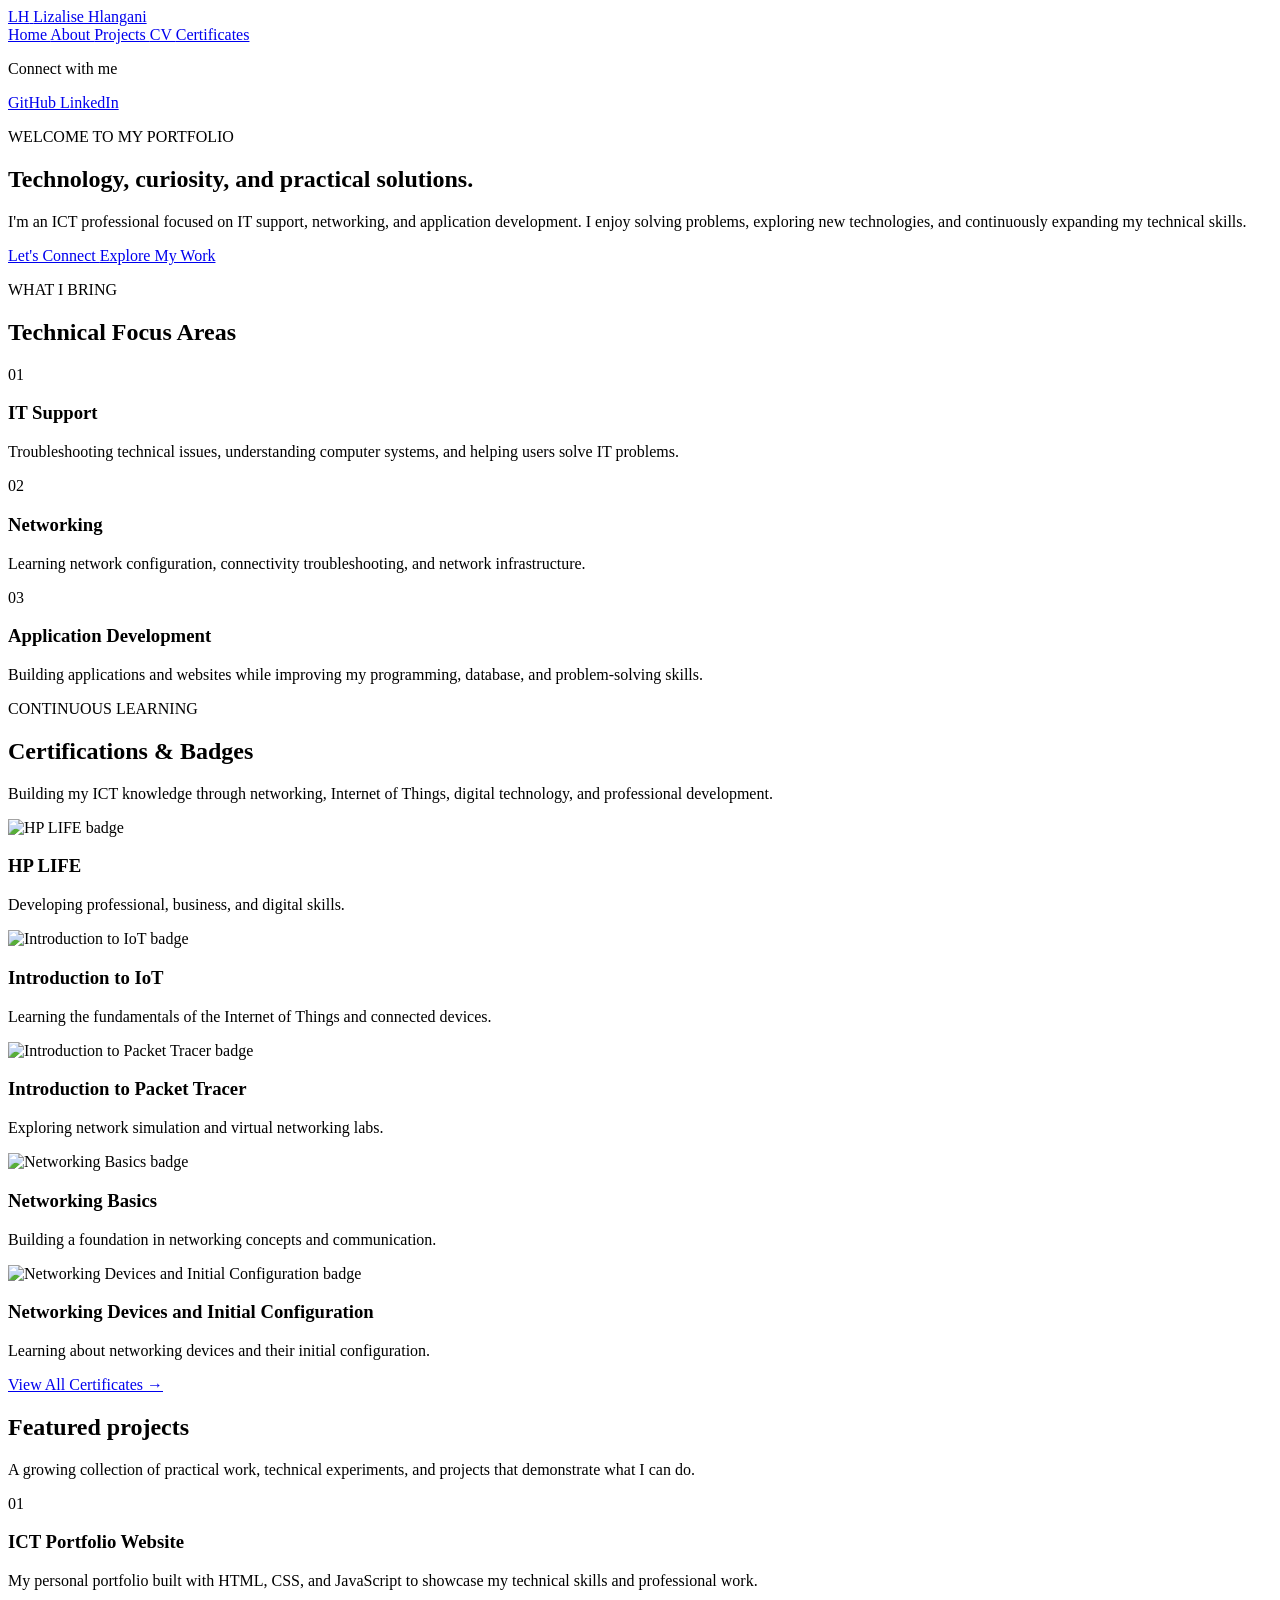
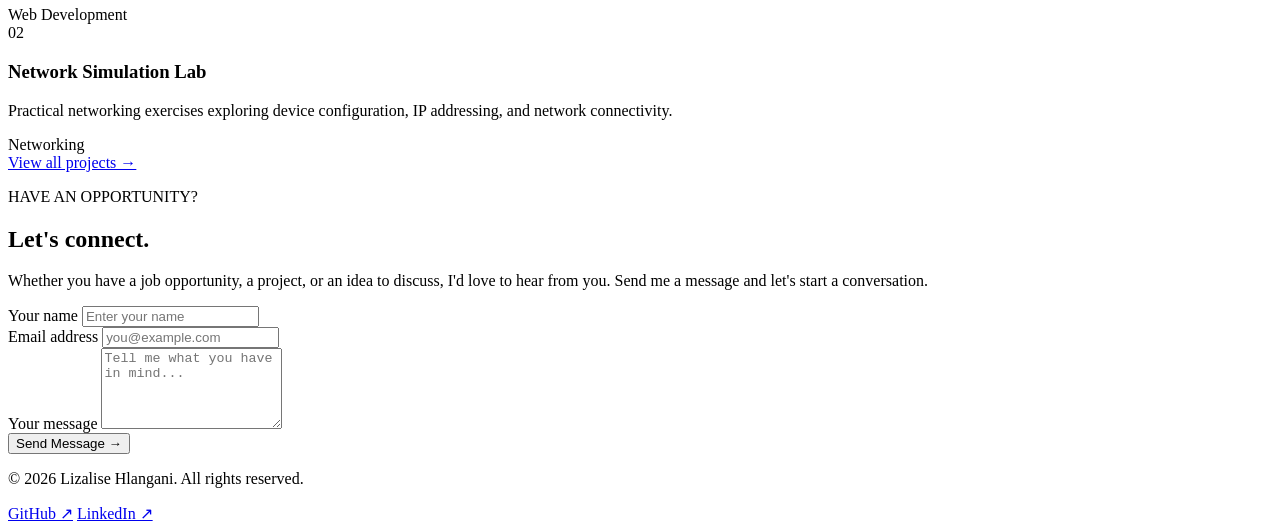
==== index.html @ e83c5eb2 "initial portfolio upload" ====
<!DOCTYPE html>
<html lang="en">
<head>
    <meta charset="UTF-8">
    <meta name="viewport" content="width=device-width, initial-scale=1.0">

    <title>Lizalise Hlangani | ICT Portfolio</title>

    <link rel="stylesheet" href="css/base.css">
    <link rel="stylesheet" href="css/main.css">
</head>
<body>

    <aside class="sidebar">
        <a href="index.html" class="brand">
            <span class="brand-icon">LH</span>
            <span class="brand-name">Lizalise Hlangani</span>
        </a>

        <nav class="sidebar-nav" aria-label="Main navigation">
            <a href="index.html" class="nav-link active">
                Home
            </a>

            <a href="about.html" class="nav-link">
                About
            </a>

            <a href="projects.html" class="nav-link">
                Projects
            </a>

            <a href="cv.html" class="nav-link">
                CV
            </a>

            <a href="certificates.html" class="nav-link">
                Certificates
            </a>
        </nav>

        <div class="sidebar-connect">
            <p>Connect with me</p>

            <a href="https://github.com/YOUR-USERNAME"
               target="_blank"
               rel="noopener noreferrer">
                GitHub
            </a>

            <a href="https://www.linkedin.com/in/YOUR-USERNAME"
               target="_blank"
               rel="noopener noreferrer">
                LinkedIn
            </a>
        </div>
    </aside>

    
     <main class="main-content">

    <!-- HOME / INTRODUCTION -->
    <section class="hero" id="home">
        <p class="eyebrow">WELCOME TO MY PORTFOLIO</p>

        <h1>Technology, curiosity, and practical solutions.</h1>

        <p>
            I'm an ICT professional focused on IT support,
            networking, and application development. I enjoy
            solving problems, exploring new technologies, and
            continuously expanding my technical skills.
        </p>

        <div class="hero-actions">
            <a href="#contact" class="primary-button">
                Let's Connect
            </a>

            <a href="#projects" class="secondary-button">
                Explore My Work
            </a>
        </div>
        </section>

         <!-- TECHNICAL FOCUS AREAS -->
      <section class="content-section" id="services">
          <p class="eyebrow">WHAT I BRING</p>
          <h2>Technical Focus Areas</h2>
             <div class="card-grid">

            <article class="portfolio-card">
                <span class="card-icon">01</span>
                <h3>IT Support</h3>
                <p>
                    Troubleshooting technical issues,
                    understanding computer systems, and
                    helping users solve IT problems.
                </p>
            </article>

            <article class="portfolio-card">
                <span class="card-icon">02</span>
                <h3>Networking</h3>
                <p>
                    Learning network configuration,
                    connectivity troubleshooting, and
                    network infrastructure.
                </p>
            </article>

            <article class="portfolio-card">
                <span class="card-icon">03</span>
                <h3>Application Development</h3>
                <p>
                    Building applications and websites
                    while improving my programming,
                    database, and problem-solving skills.
                </p>
            </article>
        </div>
    </section>


<section class="content-section" id="certifications">

    <p class="eyebrow">CONTINUOUS LEARNING</p>

    <h2>Certifications &amp; Badges</h2>

    <p class="section-description">
        Building my ICT knowledge through networking,
        Internet of Things, digital technology, and
        professional development.
    </p>

    <!-- BADGE CARDS -->
    <div class="card-grid badge-grid">

        <!-- HP LIFE -->
        <article class="portfolio-card badge-card">
            <img
                src="images/badges/HpLIFE.png"
                alt="HP LIFE badge"
                class="badge-image"
                loading="lazy"
            >

            <h3>HP LIFE</h3>

            <p>
                Developing professional, business,
                and digital skills.
            </p>
        </article>

        <!-- INTRODUCTION TO IOT -->
        <article class="portfolio-card badge-card">
            <img
                src="images/badges/introduction-to-iot.png"
                alt="Introduction to IoT badge"
                class="badge-image"
                loading="lazy"
            >

            <h3>Introduction to IoT</h3>

            <p>
                Learning the fundamentals of the
                Internet of Things and connected devices.
            </p>
        </article>

        <!-- INTRODUCTION TO PACKET TRACER -->
        <article class="portfolio-card badge-card">
            <img
                src="images/badges/introduction-to-packet-tracer.png"
                alt="Introduction to Packet Tracer badge"
                class="badge-image"
                loading="lazy"
            >

            <h3>Introduction to Packet Tracer</h3>

            <p>
                Exploring network simulation and
                virtual networking labs.
            </p>
        </article>

        <!-- NETWORKING BASICS -->
        <article class="portfolio-card badge-card">
            <img
                src="images/badges/networking-basics.png"
                alt="Networking Basics badge"
                class="badge-image"
                loading="lazy"
            >

            <h3>Networking Basics</h3>

            <p>
                Building a foundation in networking
                concepts and communication.
            </p>
        </article>

        <!-- NETWORKING DEVICES -->
        <article class="portfolio-card badge-card">
            <img
                src="images/badges/networking-devices-and-initial-configuration.png"
                alt="Networking Devices and Initial Configuration badge"
                class="badge-image"
                loading="lazy"
            >

            <h3>Networking Devices and Initial Configuration</h3>

            <p>
                Learning about networking devices
                and their initial configuration.
            </p>
        </article>

    </div>

    <!-- VIEW ALL CERTIFICATES -->
      <div class="hero-actions">
          <a href="certificates.html" class="primary-button">
            View All Certificates &rarr;
          </a>
      </div>

   </section>


    <!-- FEATURED PROJECTS -->
    <section class="content-section" id="projects">
        <h2>Featured projects</h2>
        <p class="section-description">
            A growing collection of practical work,
            technical experiments, and projects that
            demonstrate what I can do.
        </p>
        <div class="card-grid">

            <article class="portfolio-card">
                <span class="card-icon">01</span>
                <h3>ICT Portfolio Website</h3>
                <p>
                    My personal portfolio built with HTML,
                    CSS, and JavaScript to showcase my
                    technical skills and professional work.
                </p>
                <span class="project-tag">Web Development</span>
            </article>

            <article class="portfolio-card">
                <span class="card-icon">02</span>
                <h3>Network Simulation Lab</h3>
                <p>
                    Practical networking exercises exploring
                    device configuration, IP addressing,
                    and network connectivity.
                </p>
                <span class="project-tag">Networking</span>
            </article>

        </div>

        <a href="projects.html" class="text-link">
            View all projects &rarr;
        </a>
    </section>


    <!-- CONTACT FORM -->
    <section class="content-section contact-section" id="contact">
        <p class="eyebrow">HAVE AN OPPORTUNITY?</p>

        <h2>Let's connect.</h2>

        <p class="section-description">
            Whether you have a job opportunity, a project,
            or an idea to discuss, I'd love to hear from you.
            Send me a message and let's start a conversation.
        </p>

        <form class="contact-form" id="contact-form">

            <div class="form-group">
                <label for="name">Your name</label>
                <input
                    type="text"
                    id="name"
                    name="name"
                    placeholder="Enter your name"
                    autocomplete="name"
                    required
                >
            </div>

            <div class="form-group">
                <label for="email">Email address</label>
                <input
                    type="email"
                    id="email"
                    name="email"
                    placeholder="you@example.com"
                    autocomplete="email"
                    required
                >
            </div>

            <div class="form-group">
                <label for="message">Your message</label>
                <textarea
                    id="message"
                    name="message"
                    rows="5"
                    placeholder="Tell me what you have in mind..."
                    required
                ></textarea>
            </div>

            <button type="submit" class="primary-button">
                Send Message &rarr;
            </button>

            <p class="form-note" id="form-status" aria-live="polite"></p>

        </form>
    </section>

    <!-- FOOTER -->
    <footer class="site-footer">
        <p>&copy; 2026 Lizalise Hlangani. All rights reserved.</p>

        <div class="footer-socials">
            <a
                href="https://github.com/Liza-lise"
                target="_blank"
                rel="noopener noreferrer"
                aria-label="Visit my GitHub"
            >GitHub ↗</a>

            <a
                href="https://www.linkedin.com/in/lizalise-hlangani-87b4a82a8"
                target="_blank"
                rel="noopener noreferrer"
                aria-label="Visit my LinkedIn"
            >LinkedIn ↗</a>
        </div>
    </footer>

</main>
    <script src="js/main.js"></script>
</body>
</html>
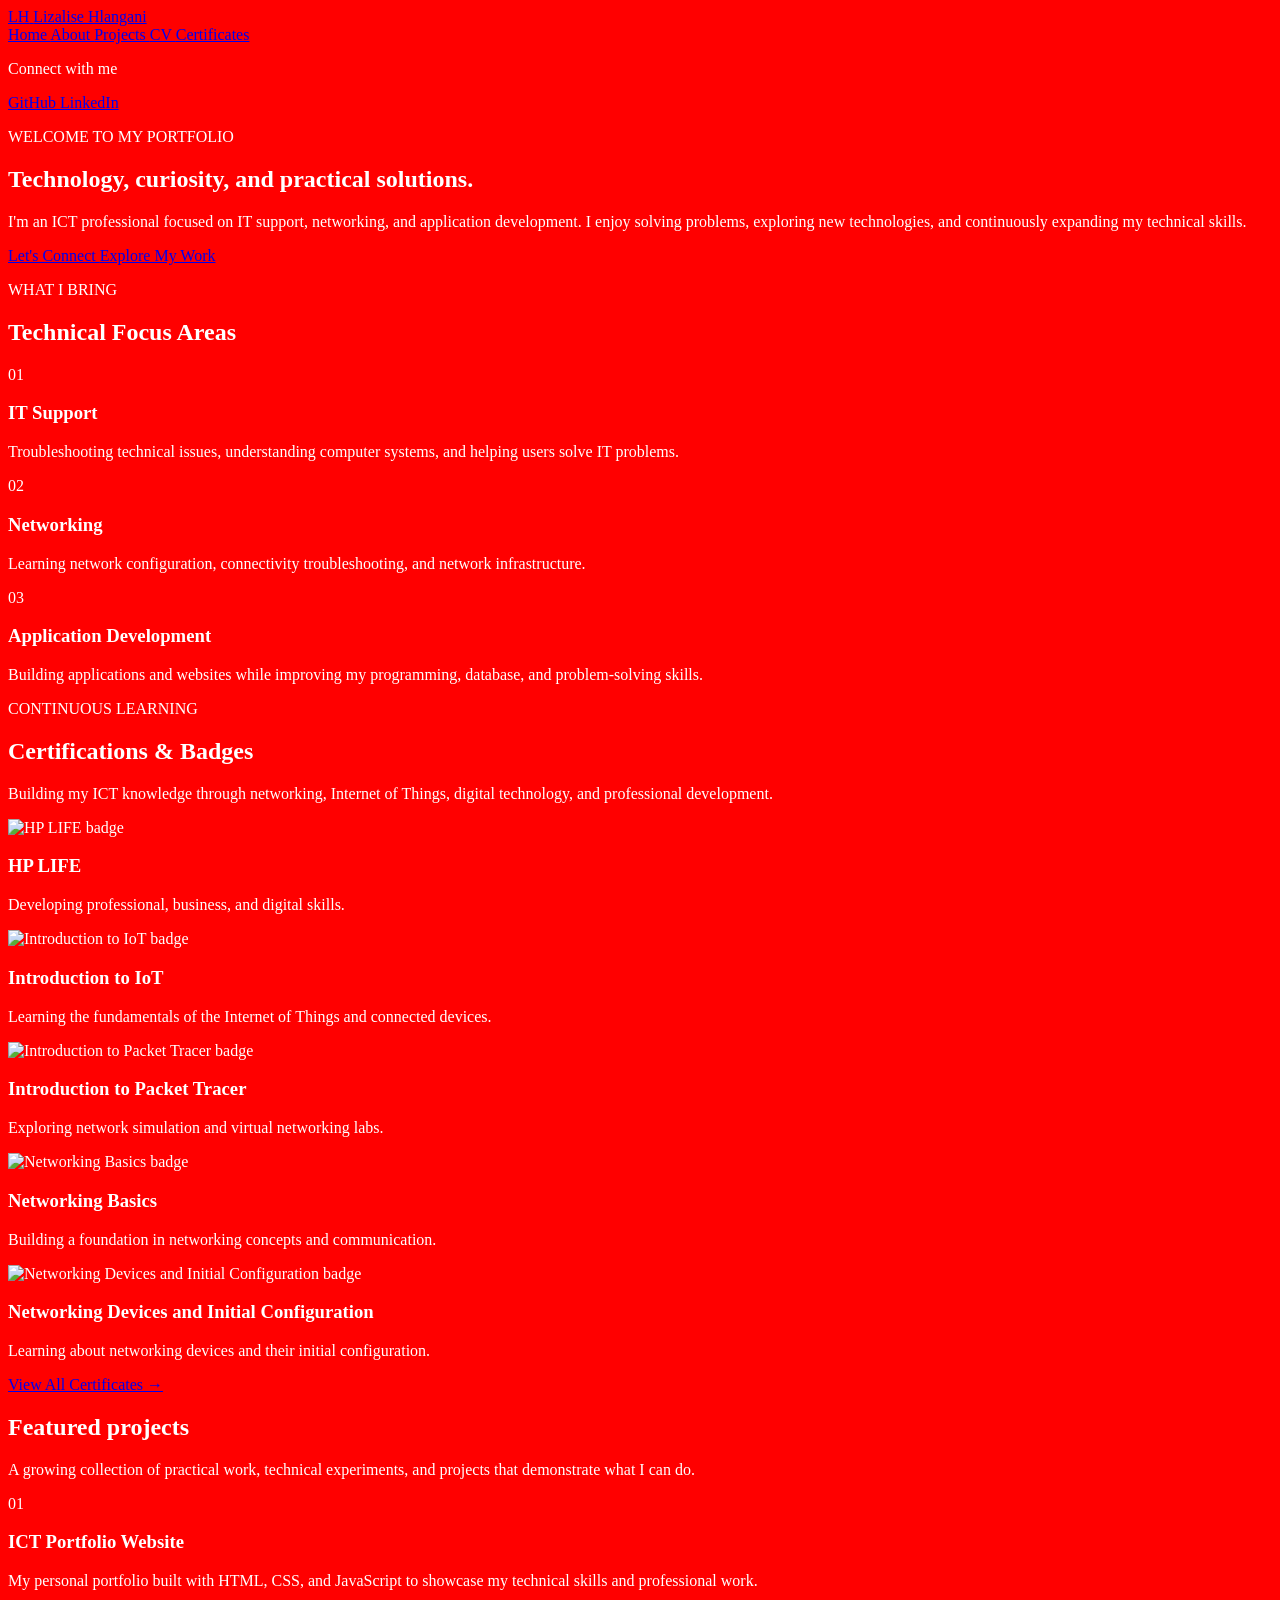
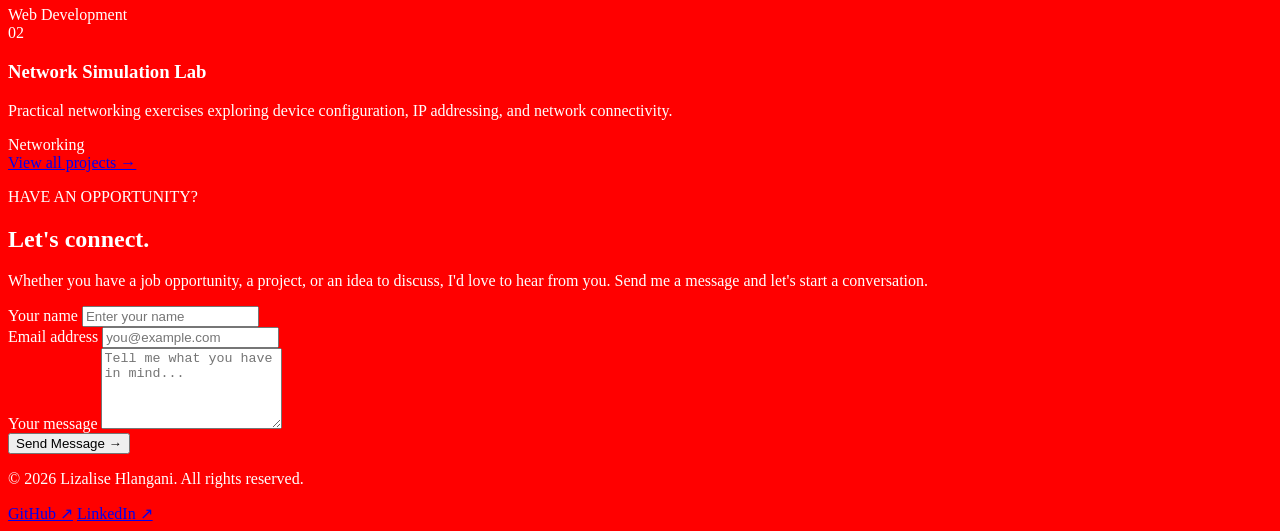
==== commit c4f2e770: "Update index.html" ====
--- a/index.html
+++ b/index.html
@@ -10,7 +10,7 @@
     <link rel="stylesheet" href="css/base.css">
     <link rel="stylesheet" href="css/main.css">
 </head>
-<body>
+<body style="background-color: red;color: white;">
 
     <aside class="sidebar">
         <a href="index.html" class="brand">
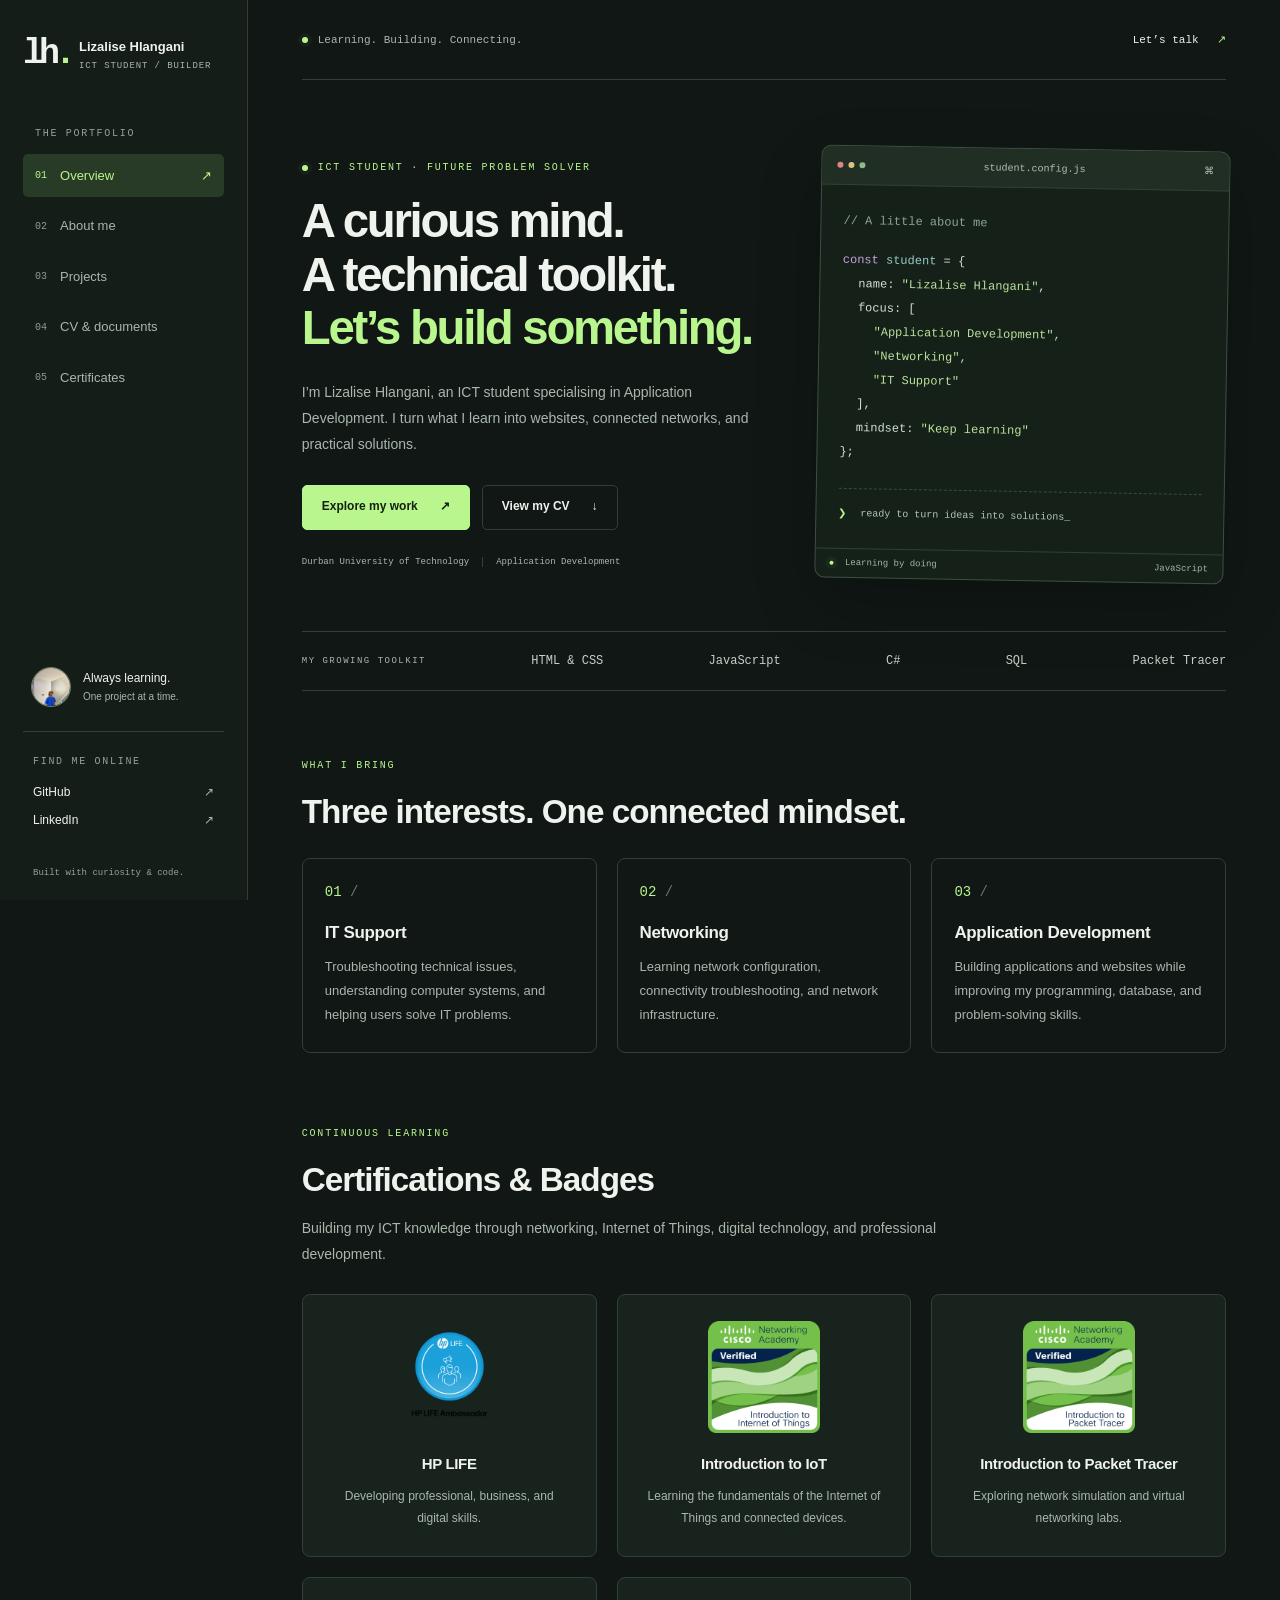
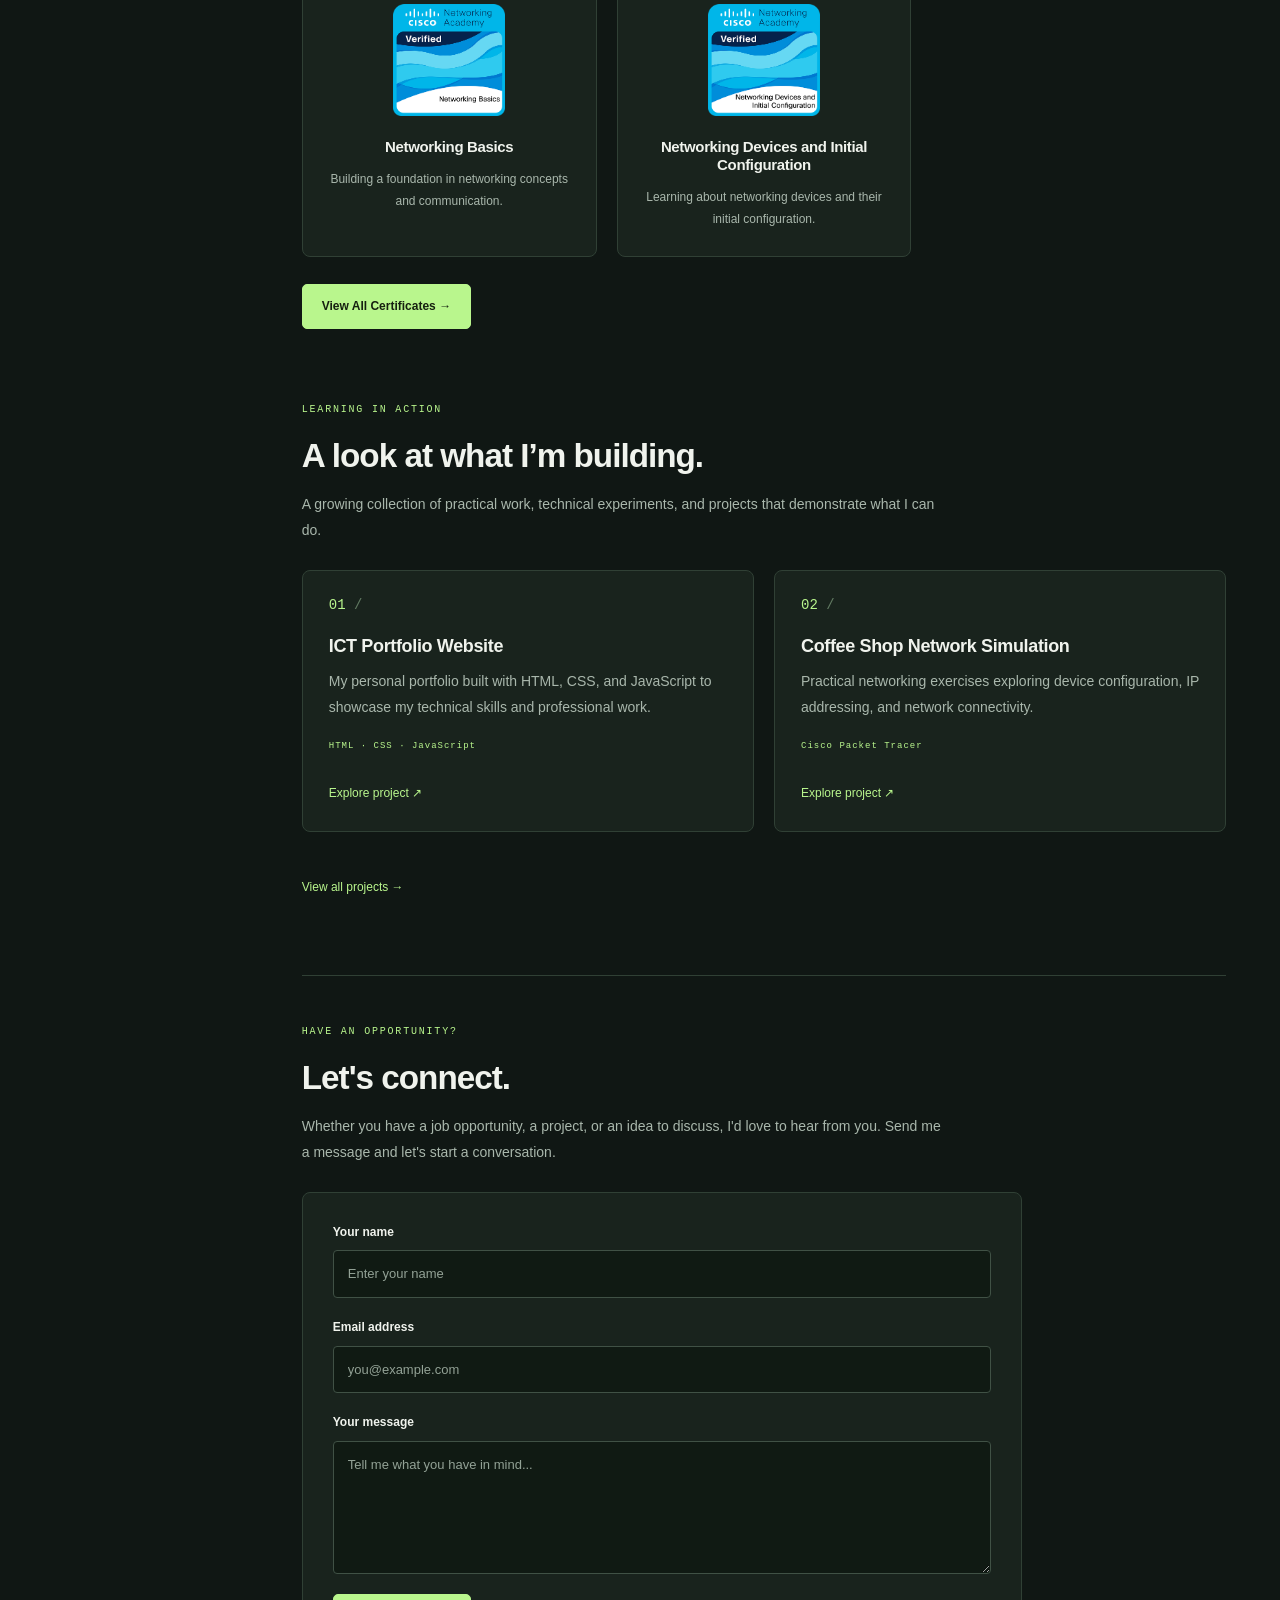
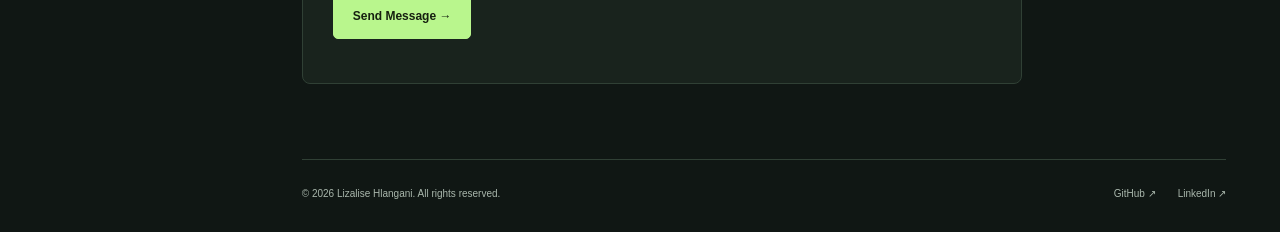
==== commit 114b9d69: "Refresh ICT student portfolio and fix site errors" ====
--- a/index.html
+++ b/index.html
@@ -1,93 +1,41 @@
-
 <!DOCTYPE html>
 <html lang="en">
 <head>
     <meta charset="UTF-8">
     <meta name="viewport" content="width=device-width, initial-scale=1.0">
 
-    <title>Lizalise Hlangani | ICT Portfolio</title>
-
-    <link rel="stylesheet" href="css/base.css">
-    <link rel="stylesheet" href="css/main.css">
+    <meta name="description" content="Lizalise Hlangani’s ICT student portfolio: application development, networking labs, IT support, certificates, and career documents.">
+    <meta name="theme-color" content="#101714">
+    <link rel="icon" href="Images/favicon.svg" type="image/svg+xml">
+    <title>Lizalise Hlangani | ICT Student Portfolio</title>
+
+    <link rel="stylesheet" href="CSS/base.css">
+    <link rel="stylesheet" href="CSS/main.css">
 </head>
-<body style="background-color: red;color: white;">
+<body>
+<a class="skip-link" href="#main">Skip to content</a>
 
     <aside class="sidebar">
-        <a href="index.html" class="brand">
-            <span class="brand-icon">LH</span>
-            <span class="brand-name">Lizalise Hlangani</span>
-        </a>
-
-        <nav class="sidebar-nav" aria-label="Main navigation">
-            <a href="index.html" class="nav-link active">
-                Home
-            </a>
-
-            <a href="about.html" class="nav-link">
-                About
-            </a>
-
-            <a href="projects.html" class="nav-link">
-                Projects
-            </a>
-
-            <a href="cv.html" class="nav-link">
-                CV
-            </a>
-
-            <a href="certificates.html" class="nav-link">
-                Certificates
-            </a>
-        </nav>
-
-        <div class="sidebar-connect">
-            <p>Connect with me</p>
-
-            <a href="https://github.com/YOUR-USERNAME"
-               target="_blank"
-               rel="noopener noreferrer">
-                GitHub
-            </a>
-
-            <a href="https://www.linkedin.com/in/YOUR-USERNAME"
-               target="_blank"
-               rel="noopener noreferrer">
-                LinkedIn
-            </a>
-        </div>
-    </aside>
+ <a href="index.html" class="brand" aria-label="Lizalise Hlangani home"><span class="brand-icon">lh<span>.</span></span><span class="brand-name">Lizalise Hlangani<small>ICT STUDENT / BUILDER</small></span></a>
+ <p class="nav-caption">THE PORTFOLIO</p><nav class="sidebar-nav" id="main-nav" aria-label="Main navigation"><a href="index.html" class="nav-link active" aria-current="page"><span class="nav-number" aria-hidden="true">01</span>Overview<span class="nav-arrow" aria-hidden="true">↗</span></a><a href="about.html" class="nav-link"><span class="nav-number" aria-hidden="true">02</span>About me<span class="nav-arrow" aria-hidden="true">↗</span></a><a href="projects.html" class="nav-link"><span class="nav-number" aria-hidden="true">03</span>Projects<span class="nav-arrow" aria-hidden="true">↗</span></a><a href="cv.html" class="nav-link"><span class="nav-number" aria-hidden="true">04</span>CV & documents<span class="nav-arrow" aria-hidden="true">↗</span></a><a href="certificates.html" class="nav-link"><span class="nav-number" aria-hidden="true">05</span>Certificates<span class="nav-arrow" aria-hidden="true">↗</span></a></nav><div class="sidebar-profile"><img src="Images/badges/lizalise.jpg" alt="Lizalise Hlangani" width="44" height="44"><div>Always learning.<small>One project at a time.</small></div></div><div class="sidebar-connect"><p>FIND ME ONLINE</p><a href="https://github.com/Liza-lise" target="_blank" rel="noopener noreferrer">GitHub <span aria-hidden="true">↗</span></a><a href="https://www.linkedin.com/in/lizalise-hlangani-87b4a82a8" target="_blank" rel="noopener noreferrer">LinkedIn <span aria-hidden="true">↗</span></a></div><span class="sidebar-note">Built with curiosity &amp; code.</span></aside>
 
     
-     <main class="main-content">
-
-    <!-- HOME / INTRODUCTION -->
-    <section class="hero" id="home">
-        <p class="eyebrow">WELCOME TO MY PORTFOLIO</p>
-
-        <h1>Technology, curiosity, and practical solutions.</h1>
-
-        <p>
-            I'm an ICT professional focused on IT support,
-            networking, and application development. I enjoy
-            solving problems, exploring new technologies, and
-            continuously expanding my technical skills.
-        </p>
-
-        <div class="hero-actions">
-            <a href="#contact" class="primary-button">
-                Let's Connect
-            </a>
-
-            <a href="#projects" class="secondary-button">
-                Explore My Work
-            </a>
-        </div>
-        </section>
-
+     <main class="main-content" id="main">
+<header class="topbar"><span><span class="status-dot"></span> Learning. Building. Connecting.</span><a href="index.html#contact">Let’s talk <span aria-hidden="true">↗</span></a></header>
+
+<section class="hero home-hero" id="home">
+ <div class="hero-copy"><p class="eyebrow"><span class="status-dot"></span> ICT STUDENT · FUTURE PROBLEM SOLVER</p>
+ <h1>A curious mind.<br>A technical toolkit.<br><span>Let’s build something.</span></h1>
+ <p>I’m Lizalise Hlangani, an ICT student specialising in Application Development. I turn what I learn into websites, connected networks, and practical solutions.</p>
+ <div class="hero-actions"><a href="projects.html" class="primary-button">Explore my work <span aria-hidden="true">↗</span></a><a href="cv.html" class="secondary-button">View my CV <span aria-hidden="true">↓</span></a></div>
+ <div class="hero-meta"><span>Durban University of Technology</span><span>Application Development</span></div></div>
+ <div class="terminal" aria-label="An overview of my technical interests"><div class="terminal-bar"><span class="window-dots" aria-hidden="true"><i></i><i></i><i></i></span><span>student.config.js</span><span aria-hidden="true">⌘</span></div><div class="terminal-body"><p class="code-comment">// A little about me</p><p><span class="code-purple">const</span> <span class="code-blue">student</span> = {</p><p class="code-indent">name: <span class="code-green">"Lizalise Hlangani"</span>,</p><p class="code-indent">focus: [</p><p class="code-indent2 code-green">"Application Development",<br>"Networking",<br>"IT Support"</p><p class="code-indent">],</p><p class="code-indent">mindset: <span class="code-green">"Keep learning"</span></p><p>};</p><div class="terminal-output"><span aria-hidden="true">❯</span> ready to turn ideas into solutions<span class="cursor" aria-hidden="true">_</span></div></div><div class="terminal-footer"><span><span class="status-dot"></span> Learning by doing</span><span>JavaScript</span></div></div>
+ </section>
+ <div class="tech-strip" aria-label="Technologies I work with"><span>MY GROWING TOOLKIT</span><span>HTML &amp; CSS</span><span>JavaScript</span><span>C#</span><span>SQL</span><span>Packet Tracer</span></div>
          <!-- TECHNICAL FOCUS AREAS -->
       <section class="content-section" id="services">
           <p class="eyebrow">WHAT I BRING</p>
-          <h2>Technical Focus Areas</h2>
+          <h2>Three interests. One connected mindset.</h2>
              <div class="card-grid">
 
             <article class="portfolio-card">
@@ -141,7 +89,7 @@
         <!-- HP LIFE -->
         <article class="portfolio-card badge-card">
             <img
-                src="images/badges/HpLIFE.png"
+                src="Images/badges/HpLIFE.png"
                 alt="HP LIFE badge"
                 class="badge-image"
                 loading="lazy"
@@ -158,7 +106,7 @@
         <!-- INTRODUCTION TO IOT -->
         <article class="portfolio-card badge-card">
             <img
-                src="images/badges/introduction-to-iot.png"
+                src="Images/badges/introduction-to-iot.png"
                 alt="Introduction to IoT badge"
                 class="badge-image"
                 loading="lazy"
@@ -175,7 +123,7 @@
         <!-- INTRODUCTION TO PACKET TRACER -->
         <article class="portfolio-card badge-card">
             <img
-                src="images/badges/introduction-to-packet-tracer.png"
+                src="Images/badges/introduction-to-packet-tracer.png"
                 alt="Introduction to Packet Tracer badge"
                 class="badge-image"
                 loading="lazy"
@@ -192,7 +140,7 @@
         <!-- NETWORKING BASICS -->
         <article class="portfolio-card badge-card">
             <img
-                src="images/badges/networking-basics.png"
+                src="Images/badges/networking-basics.png"
                 alt="Networking Basics badge"
                 class="badge-image"
                 loading="lazy"
@@ -209,7 +157,7 @@
         <!-- NETWORKING DEVICES -->
         <article class="portfolio-card badge-card">
             <img
-                src="images/badges/networking-devices-and-initial-configuration.png"
+                src="Images/badges/networking-devices-and-initial-configuration.png"
                 alt="Networking Devices and Initial Configuration badge"
                 class="badge-image"
                 loading="lazy"
@@ -237,7 +185,7 @@
 
     <!-- FEATURED PROJECTS -->
     <section class="content-section" id="projects">
-        <h2>Featured projects</h2>
+        <p class="eyebrow">LEARNING IN ACTION</p><h2>A look at what I’m building.</h2>
         <p class="section-description">
             A growing collection of practical work,
             technical experiments, and projects that
@@ -253,18 +201,18 @@
                     CSS, and JavaScript to showcase my
                     technical skills and professional work.
                 </p>
-                <span class="project-tag">Web Development</span>
+                <span class="project-tag">HTML · CSS · JavaScript</span><a href="projects.html#portfolio" class="text-link">Explore project ↗</a>
             </article>
 
             <article class="portfolio-card">
                 <span class="card-icon">02</span>
-                <h3>Network Simulation Lab</h3>
+                <h3>Coffee Shop Network Simulation</h3>
                 <p>
                     Practical networking exercises exploring
                     device configuration, IP addressing,
                     and network connectivity.
                 </p>
-                <span class="project-tag">Networking</span>
+                <span class="project-tag">Cisco Packet Tracer</span><a href="projects.html#network" class="text-link">Explore project ↗</a>
             </article>
 
         </div>
@@ -287,7 +235,7 @@
             Send me a message and let's start a conversation.
         </p>
 
-        <form class="contact-form" id="contact-form">
+        <form class="contact-form" id="contact-form" action="https://formspree.io/f/myekplwq" method="POST">
 
             <div class="form-group">
                 <label for="name">Your name</label>
@@ -355,6 +303,6 @@
     </footer>
 
 </main>
-    <script src="js/main.js"></script>
+    <script src="JS/main.js"></script>
 </body>
 </html>
--- a/CSS/base.css
+++ b/CSS/base.css
@@ -0,0 +1,113 @@
+/* Shared design tokens and accessible defaults. */
+:root {
+    color-scheme:dark;
+    --color-background:#101714;
+    --color-sidebar:#141d18;
+    --color-surface:#19231d;
+    --color-primary:#b9f68d;
+    --color-primary-hover:#d0ffad;
+    --color-text:#f0f3ed;
+    --color-muted:#a9b7ac;
+    --color-border:#304035;
+    --font-main:'Segoe UI',Arial,sans-serif;
+    --font-code:Consolas,'Courier New',monospace;
+    --sidebar-width:248px;
+}
+
+* {
+    box-sizing:border-box;
+    margin:0;
+    padding:0;
+}
+
+html {
+    scroll-behavior:smooth;
+    scroll-padding-top:24px;
+}
+
+body {
+    font-family:var(--font-main);
+    background:var(--color-background);
+    color:var(--color-text);
+    line-height:1.65;
+    min-width:320px;
+}
+
+a {
+    color:inherit;
+    text-decoration:none;
+}
+
+button,input,textarea {
+    font:inherit;
+}
+
+button,a {
+    -webkit-tap-highlight-color:transparent;
+}
+
+button {
+    cursor:pointer;
+}
+
+img {
+    display:block;
+    max-width:100%;
+}
+
+a,button,input,textarea,summary {
+    touch-action:manipulation;
+}
+
+a:focus-visible,button:focus-visible,input:focus-visible,textarea:focus-visible,summary:focus-visible {
+    outline:2px solid var(--color-primary);
+    outline-offset:5px;
+}
+
+::selection {
+    background:var(--color-primary);
+    color:var(--color-background);
+}
+
+h1,h2,h3 {
+    line-height:1.2;
+    font-weight:650;
+}
+
+p {
+    overflow-wrap:break-word;
+}
+
+button:disabled {
+    opacity:.65;
+    cursor:wait;
+}
+
+.skip-link {
+    position:fixed;
+    left:16px;
+    top:-90px;
+    z-index:500;
+    background:var(--color-primary);
+    color:var(--color-background);
+    padding:12px 20px;
+    border-radius:6px;
+}
+
+.skip-link:focus {
+    top:16px;
+}
+
+[id] {
+    scroll-margin-top:30px;
+}
+
+@media(prefers-reduced-motion:reduce) {
+    html {
+        scroll-behavior:auto;
+    }
+    *,*::before,*::after {
+        animation:none!important;
+        transition:none!important;
+    }
+}
--- a/CSS/main.css
+++ b/CSS/main.css
@@ -0,0 +1,1109 @@
+/* Layout and navigation */
+.sidebar {
+    position:fixed;
+    inset:0 auto 0 0;
+    width:var(--sidebar-width);
+    padding:34px 23px 22px;
+    display:flex;
+    flex-direction:column;
+    background:var(--color-sidebar);
+    border-right:1px solid var(--color-border);
+    z-index:100;
+    overflow-y:auto;
+}
+
+.brand {
+    display:flex;
+    align-items:center;
+    gap:11px;
+    margin-bottom:54px;
+}
+
+.brand-icon {
+    font:700 35px var(--font-code);
+    letter-spacing:-5px;
+    flex-shrink:0;
+    width:45px;
+}
+
+.brand-icon>span {
+    color:var(--color-primary);
+}
+
+.brand-name {
+    font-size:13px;
+    font-weight:650;
+    line-height:1.6;
+}
+
+.brand-name small {
+    display:block;
+    color:var(--color-muted);
+    font:9px var(--font-code);
+    letter-spacing:.9px;
+    margin-top:4px;
+}
+
+.nav-caption,.sidebar-connect p {
+    font:10px var(--font-code);
+    letter-spacing:1.7px;
+    color:#91a396;
+    margin:0 12px 15px;
+}
+
+.sidebar-nav {
+    display:flex;
+    flex-direction:column;
+    gap:7px;
+}
+
+.nav-link {
+    padding:11px 12px;
+    display:flex;
+    align-items:center;
+    gap:13px;
+    color:var(--color-muted);
+    font-size:13px;
+    border-radius:5px;
+    transition:background .2s,color .2s;
+}
+
+.nav-number {
+    font:10px var(--font-code);
+    color:#8d9e91;
+}
+
+.nav-arrow {
+    margin-left:auto;
+    opacity:0;
+}
+
+.nav-link.active {
+    background:#283b27;
+    color:var(--color-primary);
+}
+
+.nav-link.active .nav-number {
+    color:var(--color-primary);
+}
+
+.nav-link.active .nav-arrow,.nav-link:hover .nav-arrow {
+    opacity:1;
+}
+
+.nav-link:hover {
+    background:#223027;
+    color:var(--color-text);
+}
+
+.sidebar-profile {
+    margin-top:auto;
+    padding:60px 8px 24px;
+    display:flex;
+    gap:12px;
+    align-items:center;
+    font-size:12px;
+}
+
+.sidebar-profile img {
+    width:40px;
+    height:40px;
+    object-fit:cover;
+    border-radius:50%;
+    border:1px solid #6e846c;
+}
+
+.sidebar-profile small {
+    display:block;
+    font-size:10px;
+    color:var(--color-muted);
+}
+
+.sidebar-connect {
+    border-top:1px solid var(--color-border);
+    padding:24px 10px 12px;
+    display:flex;
+    flex-direction:column;
+    gap:8px;
+}
+
+.sidebar-connect p {
+    margin:0 0 8px;
+}
+
+.sidebar-connect a {
+    display:flex;
+    justify-content:space-between;
+    font-size:12px;
+}
+
+.sidebar-connect a span {
+    color:var(--color-muted);
+}
+
+.sidebar-connect a:hover {
+    color:var(--color-primary);
+}
+
+.sidebar-note {
+    font:9px var(--font-code);
+    color:#91a396;
+    margin:25px 10px 0;
+}
+
+.main-content {
+    margin-left:var(--sidebar-width);
+    padding:0 clamp(24px,4.2vw,80px);
+    max-width:1800px;
+}
+
+.topbar {
+    display:flex;
+    justify-content:space-between;
+    align-items:center;
+    gap:16px;
+    min-height:80px;
+    border-bottom:1px solid var(--color-border);
+    font:11px var(--font-code);
+    color:var(--color-muted);
+}
+
+.topbar>span {
+    display:flex;
+    align-items:center;
+    gap:10px;
+}
+
+.topbar>a {
+    color:var(--color-text);
+}
+
+.topbar>a span {
+    margin-left:12px;
+    color:var(--color-primary);
+}
+
+.status-dot {
+    display:inline-block;
+    width:6px;
+    height:6px;
+    background:var(--color-primary);
+    border-radius:50%;
+    box-shadow:0 0 0 4px #b9f68d0a;
+    flex-shrink:0;
+}
+
+/* Hero */
+.hero {
+    margin:64px 0 70px;
+    max-width:920px;
+}
+
+.eyebrow {
+    font:10px var(--font-code);
+    font-weight:500;
+    letter-spacing:1.8px;
+    color:var(--color-primary);
+    margin-bottom:21px;
+    display:flex;
+    align-items:center;
+    gap:10px;
+}
+
+.hero h1 {
+    font-size:clamp(36px,4.2vw,62px);
+    letter-spacing:-2.5px;
+    line-height:1.1;
+    max-width:850px;
+    margin-bottom:25px;
+}
+
+.hero p:not(.eyebrow) {
+    font-size:15px;
+    max-width:660px;
+    color:var(--color-muted);
+    margin-bottom:24px;
+    line-height:1.85;
+}
+
+.home-hero {
+    max-width:none;
+    display:grid;
+    grid-template-columns:1.18fr 1fr;
+    align-items:center;
+    gap:34px;
+    margin:68px 0 50px;
+}
+
+.home-hero h1 {
+    font-size:clamp(36px,3.7vw,59px);
+    line-height:1.13;
+    letter-spacing:-2.3px;
+}
+
+.home-hero h1>span {
+    color:var(--color-primary);
+}
+
+.home-hero .hero-copy>p:not(.eyebrow) {
+    font-size:14px;
+    max-width:480px;
+}
+
+.hero-actions,.cv-actions,.contact-actions {
+    display:flex;
+    gap:12px;
+    flex-wrap:wrap;
+    align-items:center;
+    margin-top:27px;
+}
+
+.primary-button,.secondary-button,.btn {
+    display:inline-flex;
+    justify-content:center;
+    align-items:center;
+    gap:22px;
+    min-height:45px;
+    padding:11px 19px;
+    font-size:12px;
+    font-weight:650;
+    border-radius:5px;
+    transition:background .2s,border-color .2s;
+    border:1px solid var(--color-border);
+}
+
+.primary-button,.btn-primary {
+    background:var(--color-primary);
+    color:#162010;
+    border-color:var(--color-primary);
+}
+
+.primary-button:hover,.btn-primary:hover {
+    background:var(--color-primary-hover);
+    border-color:var(--color-primary-hover);
+}
+
+.secondary-button,.btn {
+    background:transparent;
+}
+
+.btn-primary {
+    background:var(--color-primary);
+}
+
+.secondary-button:hover,.btn:hover {
+    border-color:var(--color-primary);
+}
+
+.hero-meta {
+    display:flex;
+    gap:13px;
+    flex-wrap:wrap;
+    margin-top:27px;
+    font:9px var(--font-code);
+    color:var(--color-muted);
+}
+
+.hero-meta span+span {
+    border-left:1px solid var(--color-border);
+    padding-left:13px;
+}
+
+.terminal {
+    border:1px solid #3d5040;
+    border-radius:10px;
+    background:#152019;
+    box-shadow:0 24px 65px #0003;
+    transform:rotate(1deg);
+    overflow:hidden;
+}
+
+.terminal-bar {
+    display:flex;
+    justify-content:space-between;
+    align-items:center;
+    padding:13px 15px;
+    background:#202e24;
+    font:10px var(--font-code);
+    color:#b3c0b5;
+    border-bottom:1px solid var(--color-border);
+}
+
+.window-dots {
+    display:flex;
+    gap:5px;
+}
+
+.window-dots i {
+    width:6px;
+    height:6px;
+    background:#dc867c;
+    border-radius:50%;
+}
+
+.window-dots i:nth-child(2) {
+    background:#dac27e;
+}
+
+.window-dots i:nth-child(3) {
+    background:#92b98a;
+}
+
+.terminal-body {
+    padding:24px 22px;
+    font:12px/2 var(--font-code);
+    color:#d2dfd4;
+}
+
+.terminal .terminal-body p {
+    font:inherit;
+    line-height:2;
+    margin:0;
+    color:inherit;
+}
+
+.terminal .terminal-body .code-comment {
+    color:#8ca591;
+    margin-bottom:15px;
+}
+
+.terminal .terminal-body .code-indent {
+    padding-left:16px;
+}
+
+.terminal .terminal-body .code-indent2 {
+    padding-left:32px;
+}
+
+.code-green,.terminal .terminal-body .code-green {
+    color:#b9e29b;
+}
+
+.code-purple {
+    color:#c6a3dc;
+}
+
+.code-blue {
+    color:#9acbc7;
+}
+
+.terminal-output {
+    font-size:10px;
+    margin-top:24px;
+    padding-top:15px;
+    border-top:1px dashed #364b3c;
+    color:#b3c5b4;
+}
+
+.terminal-output>span:first-child {
+    color:var(--color-primary);
+    margin-right:8px;
+}
+
+.cursor {
+    color:var(--color-primary);
+}
+
+.terminal-footer {
+    display:flex;
+    justify-content:space-between;
+    gap:12px;
+    padding:9px 14px;
+    border-top:1px solid var(--color-border);
+    font:9px var(--font-code);
+    color:#a5b5a7;
+}
+
+.terminal-footer .status-dot {
+    width:4px;
+    height:4px;
+    margin-right:6px;
+}
+
+.tech-strip {
+    display:flex;
+    justify-content:space-between;
+    align-items:center;
+    flex-wrap:wrap;
+    gap:20px;
+    padding:22px 0;
+    border-block:1px solid var(--color-border);
+    margin-bottom:69px;
+    font:12px var(--font-code);
+    color:#c5d1c6;
+}
+
+.tech-strip>span:first-child {
+    font-size:9px;
+    letter-spacing:1.5px;
+    color:var(--color-muted);
+}
+
+/* Shared sections */
+.content-section {
+    margin:0 0 75px;
+}
+
+.content-section h2 {
+    font-size:clamp(26px,2.6vw,36px);
+    letter-spacing:-1px;
+    margin-bottom:16px;
+}
+
+.section-description {
+    max-width:650px;
+    color:var(--color-muted);
+    font-size:14px;
+    margin:10px 0 26px;
+    line-height:1.85;
+}
+
+.card-grid,.cards-grid {
+    display:grid;
+    grid-template-columns:repeat(2,minmax(0,1fr));
+    gap:20px;
+    margin:26px 0;
+}
+
+.portfolio-card,.card,.story-card,.timeline-content {
+    min-width:0;
+    padding:26px;
+    background:var(--color-surface);
+    border:1px solid var(--color-border);
+    border-radius:8px;
+}
+
+.portfolio-card,.card {
+    transition:border-color .2s;
+}
+
+.portfolio-card:hover,.card:hover {
+    border-color:#63845a;
+}
+
+.portfolio-card h3,.card h3 {
+    font-size:18px;
+    letter-spacing:-.35px;
+    margin-bottom:12px;
+}
+
+.portfolio-card p,.card p,.story-card p,.timeline-content p {
+    font-size:14px;
+    color:var(--color-muted);
+    line-height:1.85;
+}
+
+.card-icon,.cv-icon,.skill-icon {
+    font:14px var(--font-code);
+    color:var(--color-primary);
+    margin-bottom:23px;
+    display:block;
+}
+
+.card-icon::after {
+    content:' /';
+    color:#617a62;
+}
+
+#services .card-grid {
+    grid-template-columns:repeat(3,minmax(0,1fr));
+}
+
+#services .portfolio-card {
+    background:transparent;
+    padding:25px 22px;
+}
+
+#services .portfolio-card h3 {
+    font-size:17px;
+}
+
+#services .portfolio-card p {
+    font-size:13px;
+}
+
+.text-link {
+    display:inline-block;
+    color:var(--color-primary);
+    font-size:12px;
+    margin-top:20px;
+    text-underline-offset:5px;
+}
+
+.text-link:hover {
+    text-decoration:underline;
+}
+
+.project-tag {
+    display:block;
+    font:9px var(--font-code);
+    letter-spacing:1px;
+    color:var(--color-primary);
+    margin:20px 0 13px;
+}
+
+.badge-grid {
+    grid-template-columns:repeat(3,minmax(0,1fr));
+}
+
+.badge-card {
+    text-align:center;
+}
+
+.badge-card h3 {
+    font-size:15px;
+}
+
+.badge-card p {
+    font-size:12px;
+}
+
+.badge-image {
+    width:112px;
+    height:112px;
+    object-fit:contain;
+    margin:0 auto 22px;
+}
+
+.credential-card {
+    display:flex;
+    flex-direction:column;
+    align-items:flex-start;
+}
+
+.credential-card .badge-image {
+    margin:0 0 24px;
+}
+
+.credential-card .text-link {
+    margin-top:auto;
+    padding-top:22px;
+}
+
+.credential-card p {
+    margin-bottom:15px;
+}
+
+.project-image {
+    width:100%;
+    height:235px;
+    object-fit:contain;
+    object-position:center;
+    border-radius:5px;
+    background:#f6f8f3;
+    margin-bottom:24px;
+}
+
+.project-tech {
+    margin-top:18px;
+    font-size:12px!important;
+}
+
+.project-details {
+    margin-top:22px;
+    border-top:1px solid var(--color-border);
+    padding-top:15px;
+    font-size:12px;
+    color:var(--color-muted);
+}
+
+.project-details summary {
+    cursor:pointer;
+    color:var(--color-primary);
+    padding:5px 0;
+}
+
+.project-details p {
+    margin-top:12px;
+    font-size:13px;
+}
+
+.web-preview {
+    height:235px;
+    display:flex;
+    flex-direction:column;
+    justify-content:center;
+    align-items:center;
+    background:radial-gradient(ellipse at center,#334e30,#101b14);
+    border:1px solid #3b5139;
+    border-radius:5px;
+    margin-bottom:24px;
+}
+
+.web-preview>span {
+    font:55px var(--font-code);
+    color:var(--color-primary);
+}
+
+.web-preview p {
+    font:18px var(--font-code);
+    color:var(--color-text);
+    margin-top:12px;
+}
+
+.web-preview small {
+    font:9px var(--font-code);
+    letter-spacing:2px;
+    color:var(--color-muted);
+    margin-top:15px;
+}
+
+/* About and education */
+.about-hero {
+    display:grid;
+    grid-template-columns:1.5fr 1fr;
+    gap:45px;
+    align-items:center;
+    max-width:none;
+}
+
+.about-hero h1 {
+    font-size:clamp(36px,4vw,57px);
+}
+
+.about-image img {
+    width:100%;
+    max-width:280px;
+    aspect-ratio:4/5;
+    object-fit:cover;
+    object-position:center;
+    border-radius:9px;
+    border:1px solid #5c7655;
+    filter:saturate(.7);
+}
+
+.about-image {
+    justify-self:end;
+}
+
+.story-card p+p {
+    margin-top:18px;
+}
+
+.story-card {
+    max-width:900px;
+}
+
+.education-timeline {
+    position:relative;
+    border-left:1px solid #617c53;
+    margin:30px 0 0 8px;
+    padding-left:28px;
+}
+
+.timeline-item {
+    position:relative;
+    margin-bottom:22px;
+}
+
+.timeline-dot {
+    position:absolute;
+    left:-34px;
+    top:26px;
+    width:10px;
+    height:10px;
+    border:2px solid var(--color-background);
+    border-radius:50%;
+    background:var(--color-primary);
+    box-shadow:0 0 0 1px var(--color-primary);
+}
+
+.timeline-year {
+    display:block;
+    color:var(--color-primary);
+    font:11px var(--font-code);
+    margin-bottom:16px;
+}
+
+.timeline-content h3 {
+    font-size:19px;
+    margin-bottom:12px;
+}
+
+.timeline-place {
+    color:var(--color-text)!important;
+    margin-bottom:12px;
+}
+
+.skill-icon {
+    font-size:23px;
+    margin-bottom:17px;
+}
+
+.cv-card {
+    display:flex;
+    flex-direction:column;
+    gap:8px;
+}
+
+.cv-card .cv-actions {
+    margin-top:auto;
+    padding-top:20px;
+    align-items:stretch;
+    flex-direction:column;
+}
+
+.cv-card .btn {
+    font-size:11px;
+    min-height:44px;
+}
+
+.cv-card h3 {
+    font-size:18px;
+}
+
+.cv-card p {
+    margin-bottom:14px;
+}
+
+.cv-icon {
+    margin-bottom:20px;
+}
+
+body:has(.cv-card) .cards-grid {
+    grid-template-columns:repeat(3,minmax(0,1fr));
+}
+
+/* Contact and footer */
+.contact-section {
+    border-top:1px solid var(--color-border);
+    padding-top:50px;
+}
+
+.contact-form {
+    max-width:720px;
+    background:var(--color-surface);
+    padding:30px;
+    border:1px solid var(--color-border);
+    border-radius:8px;
+    margin-top:26px;
+}
+
+.form-group {
+    display:flex;
+    flex-direction:column;
+    gap:8px;
+    margin-bottom:20px;
+}
+
+.form-group label {
+    font-size:12px;
+    font-weight:600;
+}
+
+.form-group input,.form-group textarea {
+    width:100%;
+    background:#101a13;
+    border:1px solid #405145;
+    color:var(--color-text);
+    padding:12px 14px;
+    border-radius:4px;
+    font-size:13px;
+}
+
+.form-group input::placeholder,.form-group textarea::placeholder {
+    color:#93a296;
+}
+
+.form-group textarea {
+    resize:vertical;
+    min-height:130px;
+}
+
+.form-note {
+    font-size:12px;
+    color:var(--color-muted);
+    margin-top:14px;
+}
+
+.form-note[data-state=error] {
+    color:#ffb4a9;
+}
+
+.form-note[data-state=success] {
+    color:var(--color-primary);
+}
+
+.site-footer {
+    display:flex;
+    justify-content:space-between;
+    align-items:center;
+    gap:20px;
+    flex-wrap:wrap;
+    padding:26px 0 30px;
+    border-top:1px solid var(--color-border);
+    font-size:10px;
+    color:var(--color-muted);
+    margin-top:25px;
+}
+
+.footer-socials {
+    display:flex;
+    gap:22px;
+}
+
+.footer-socials a:hover {
+    color:var(--color-primary);
+}
+
+/* Responsive layouts preserve navigation without covering the page. */
+@media(min-width:1600px) {
+    .main-content {
+        margin-right:auto;
+    }
+    .home-hero {
+        gap:65px;
+    }
+    .terminal-body {
+        font-size:14px;
+    }
+    .home-hero h1 {
+        font-size:65px;
+    }
+}
+
+@media(max-width:1150px) {
+    :root {
+        --sidebar-width:214px;
+    }
+    .sidebar {
+        padding-inline:16px;
+    }
+    .main-content {
+        padding-inline:30px;
+    }
+    .home-hero {
+        grid-template-columns:1fr;
+        gap:35px;
+    }
+    .hero-copy {
+        max-width:720px;
+    }
+    .home-hero h1 {
+        font-size:54px;
+    }
+    .terminal {
+        max-width:610px;
+        transform:none;
+    }
+    .terminal-body {
+        font-size:13px;
+    }
+    .hero-meta {
+        font-size:10px;
+    }
+    #services .card-grid,body:has(.cv-card) .cards-grid {
+        grid-template-columns:1fr;
+    }
+    .tech-strip {
+        justify-content:flex-start;
+        gap:22px;
+    }
+    .badge-grid {
+        grid-template-columns:repeat(2,minmax(0,1fr));
+    }
+    .about-hero {
+        gap:25px;
+    }
+    .about-hero h1 {
+        font-size:38px;
+    }
+}
+
+@media(max-width:760px) {
+    :root {
+        --sidebar-width:0px;
+    }
+    .sidebar {
+        position:relative;
+        width:100%;
+        height:auto;
+        padding:20px 22px 15px;
+        border-right:0;
+        border-bottom:1px solid var(--color-border);
+        overflow:visible;
+    }
+    .brand {
+        margin:0 0 22px;
+    }
+    .brand-name {
+        font-size:14px;
+    }
+    .nav-caption,.sidebar-profile,.sidebar-connect,.sidebar-note {
+        display:none;
+    }
+    .sidebar-nav {
+        flex-direction:row;
+        gap:6px;
+        flex-wrap:wrap;
+    }
+    .nav-link {
+        font-size:11px;
+        gap:6px;
+        padding:8px 10px;
+        min-height:39px;
+    }
+    .nav-number,.nav-arrow {
+        display:none;
+    }
+    .main-content {
+        margin:0;
+        padding-inline:24px;
+    }
+    .topbar {
+        min-height:64px;
+        font-size:9px;
+    }
+    .hero {
+        margin:44px 0 48px;
+    }
+    .home-hero h1 {
+        font-size:clamp(36px,6.5vw,50px);
+        letter-spacing:-1.7px;
+    }
+    .home-hero {
+        gap:32px;
+    }
+    .hero h1 {
+        letter-spacing:-1.5px;
+    }
+    .hero-meta {
+        font-size:9px;
+    }
+    .hero-meta span+span {
+        border:0;
+        padding:0;
+    }
+    .tech-strip {
+        font-size:10px;
+        gap:18px;
+        margin-bottom:46px;
+    }
+    .tech-strip>span:first-child {
+        flex-basis:100%;
+        font-size:9px;
+    }
+    .content-section {
+        margin-bottom:50px;
+    }
+    .card-grid,.cards-grid {
+        gap:16px;
+    }
+    .portfolio-card,.card {
+        padding:22px;
+    }
+    .about-hero {
+        grid-template-columns:1fr;
+    }
+    .about-image {
+        justify-self:start;
+        width:170px;
+    }
+    .about-hero h1 {
+        font-size:40px;
+    }
+    .about-hero .about-copy p:last-child {
+        margin-bottom:0;
+    }
+    .eyebrow {
+        font-size:9px;
+        letter-spacing:1.3px;
+    }
+    .credential-card h3 {
+        font-size:16px;
+    }
+}
+
+@media(max-width:480px) {
+    .main-content {
+        padding-inline:20px;
+    }
+    .sidebar {
+        padding-inline:20px;
+    }
+    .sidebar-nav {
+        gap:3px;
+    }
+    .nav-link {
+        padding:7px 8px;
+        font-size:10px;
+    }
+    .topbar {
+        font-size:8px;
+        gap:10px;
+    }
+    .topbar>a span {
+        margin-left:4px;
+    }
+    .home-hero h1 {
+        font-size:37px;
+        letter-spacing:-1.7px;
+    }
+    .home-hero .hero-copy>p:not(.eyebrow) {
+        font-size:13px;
+    }
+    .hero-actions {
+        gap:9px;
+    }
+    .primary-button,.secondary-button {
+        font-size:11px;
+        padding:11px 14px;
+        gap:14px;
+    }
+    .terminal-body {
+        padding:20px 16px;
+        font-size:10px;
+    }
+    .terminal-output {
+        font-size:8px;
+    }
+    .terminal-bar {
+        font-size:9px;
+    }
+    .terminal-footer {
+        font-size:8px;
+    }
+    .card-grid,.cards-grid,.badge-grid {
+        grid-template-columns:1fr;
+    }
+    .badge-grid {
+        grid-template-columns:repeat(2,minmax(0,1fr));
+        gap:10px;
+    }
+    .badge-card {
+        padding:18px 12px;
+    }
+    .badge-card h3 {
+        font-size:12px;
+    }
+    .badge-card p {
+        font-size:11px;
+    }
+    .badge-image {
+        width:85px;
+        height:85px;
+    }
+    .contact-form {
+        padding:20px;
+    }
+    .site-footer {
+        align-items:flex-start;
+        flex-direction:column;
+        font-size:10px;
+    }
+    .hero h1 {
+        font-size:36px;
+    }
+    .hero p:not(.eyebrow) {
+        font-size:14px;
+    }
+    .story-card,.timeline-content {
+        padding:20px;
+    }
+    .content-section h2 {
+        font-size:27px;
+    }
+    .project-image,.web-preview {
+        height:205px;
+    }
+}
